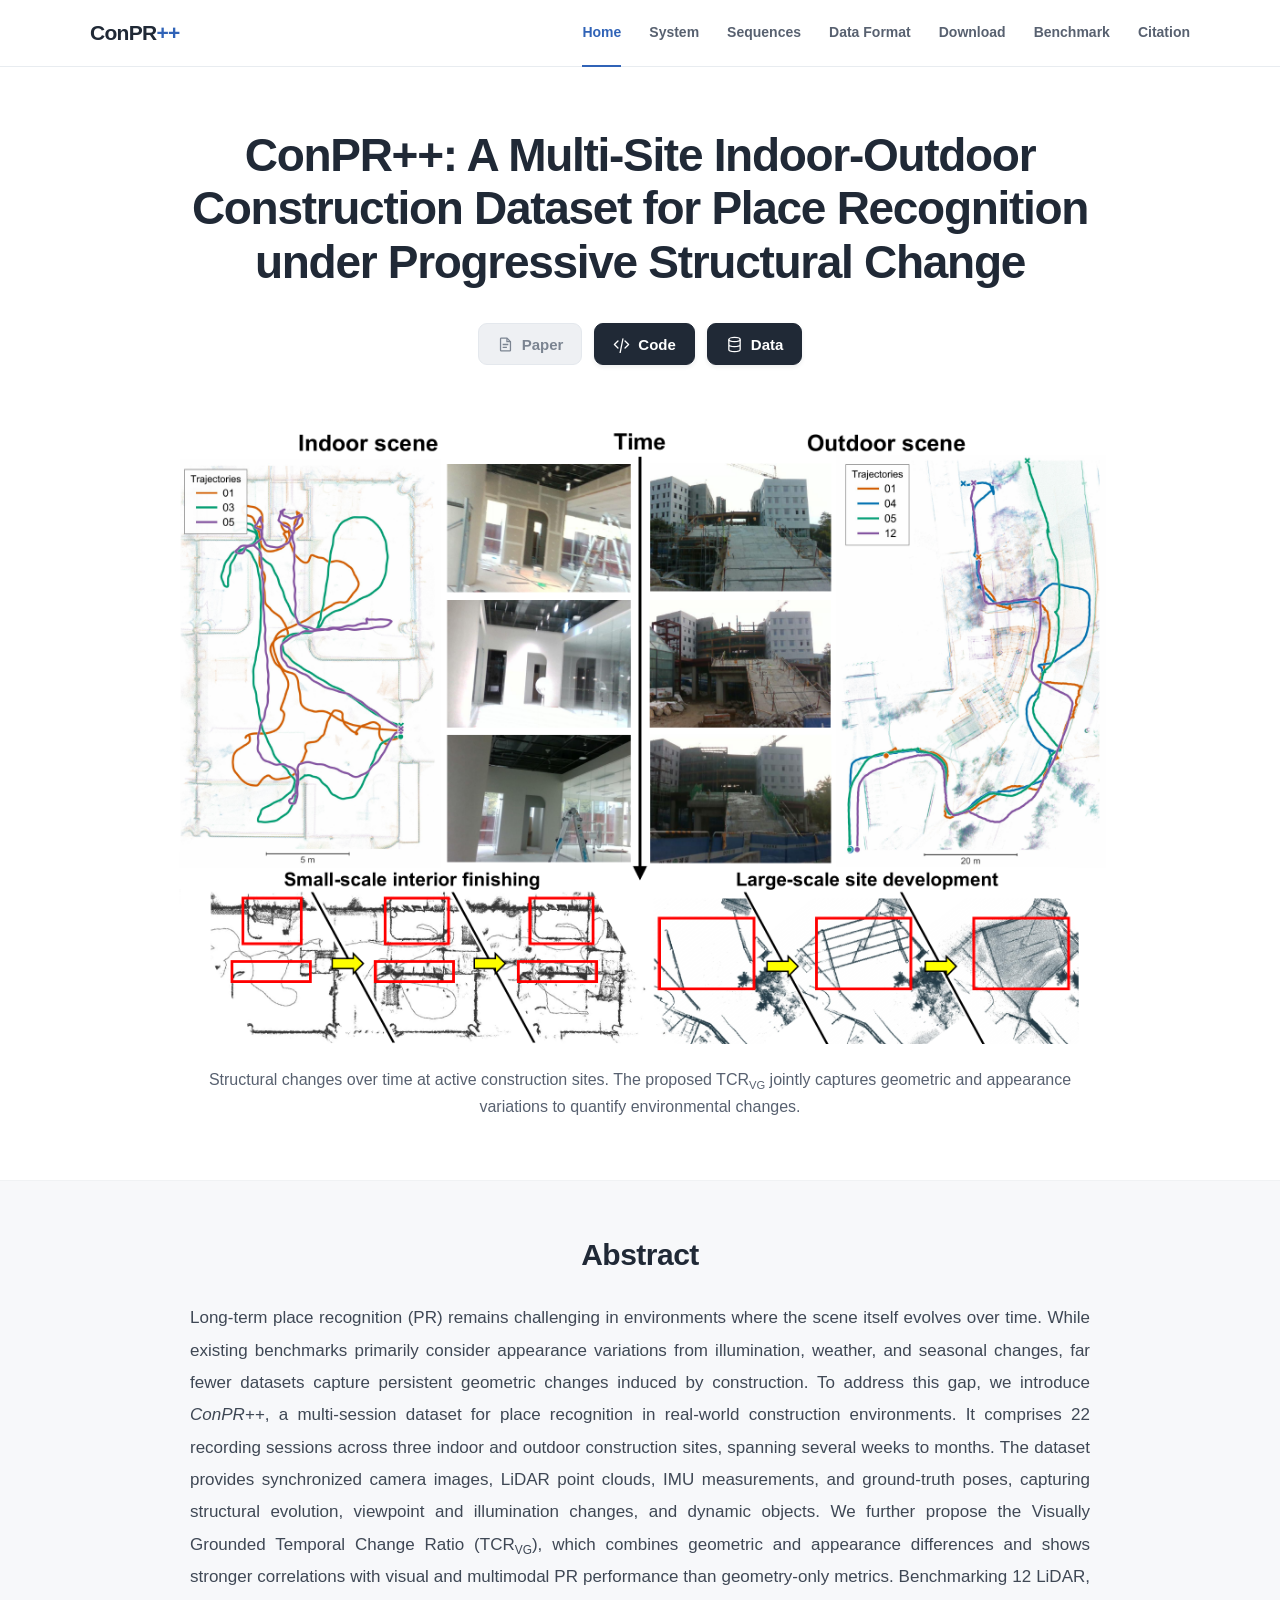
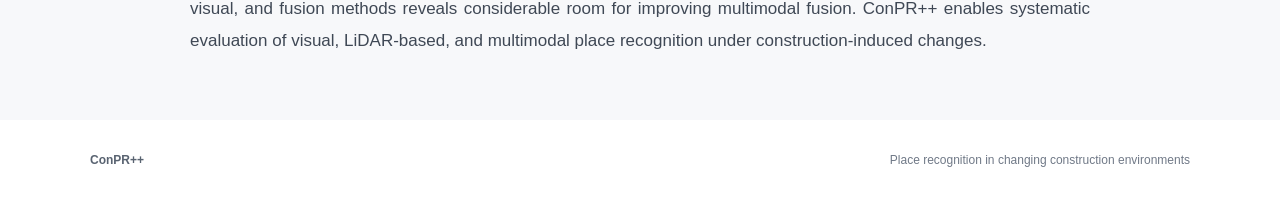
==== index.html @ 34db1d55 "Create ConPR++ project page draft" ====
<!doctype html>
<html lang="en">
<head>
  <meta charset="utf-8">
  <meta name="viewport" content="width=device-width, initial-scale=1">
  <meta name="description" content="ConPR++ is a multi-site indoor-outdoor construction dataset for place recognition under progressive structural change.">
  <meta name="theme-color" content="#ffffff">
  <title>ConPR++: A Multi-Site Indoor-Outdoor Construction Dataset for Place Recognition under Progressive Structural Change</title>
  <link rel="icon" href="./assets/favicon.svg" type="image/svg+xml">
  <link rel="stylesheet" href="./assets/site.css">
</head>
<body>
<a class="skip-link" href="#main">Skip to content</a>
<header class="site-header">
  <div class="nav-shell">
    <a class="wordmark" href="./index.html" aria-label="ConPR++ home">ConPR<span>++</span></a>
    <nav class="site-nav" aria-label="Main navigation">
      <a href="./index.html" aria-current="page">Home</a>
      <a href="./system.html">System</a>
      <a href="./sequences.html">Sequences</a>
      <a href="./data-format.html">Data Format</a>
      <a href="./download.html">Download</a>
      <a href="./benchmark.html">Benchmark</a>
      <a href="./citation.html">Citation</a>
    </nav>
  </div>
</header>
<main id="main">
  <section class="hero" aria-labelledby="project-title">
    <h1 id="project-title"><span class="project-name">ConPR++:</span> A Multi-Site Indoor-Outdoor Construction Dataset for Place Recognition under Progressive Structural Change</h1>
    <div class="resource-links" aria-label="Project resources">
      <button class="resource-button" type="button" disabled title="The paper link will be added when available" aria-label="Paper (link not yet available)"><svg viewBox="0 0 24 24" fill="none" stroke="currentColor" stroke-width="1.8" aria-hidden="true"><path d="M14 3H6a1 1 0 0 0-1 1v16a1 1 0 0 0 1 1h12a1 1 0 0 0 1-1V8z"/><path d="M14 3v5h5M8 12h8M8 16h6"/></svg>Paper</button>
      <a class="resource-button" href="https://github.com/conprpp/ConPRplusplus" target="_blank" rel="noopener noreferrer"><svg viewBox="0 0 24 24" fill="none" stroke="currentColor" stroke-width="1.8" stroke-linecap="round" stroke-linejoin="round" aria-hidden="true"><path d="m7 7-5 5 5 5m10-10 5 5-5 5m-3-13-4 20"/></svg>Code</a>
      <a class="resource-button" href="./download.html"><svg viewBox="0 0 24 24" fill="none" stroke="currentColor" stroke-width="1.8" aria-hidden="true"><ellipse cx="12" cy="5" rx="8" ry="3"/><path d="M4 5v14c0 1.7 3.6 3 8 3s8-1.3 8-3V5M4 12c0 1.7 3.6 3 8 3s8-1.3 8-3"/></svg>Data</a>
    </div>
  </section>

  <figure class="teaser">
    <a class="teaser-link" href="./assets/images/teaser.png" target="_blank" rel="noopener" aria-label="View the teaser figure at full resolution (opens in a new tab)">
      <img src="./assets/images/teaser.png" width="2088" height="1362" fetchpriority="high" alt="Indoor and outdoor construction scenes observed over time, with repeated trajectories and point clouds highlighting small-scale interior finishing and large-scale site development.">
    </a>
    <figcaption>Structural changes over time at active construction sites. The proposed TCR<sub>VG</sub> jointly captures geometric and appearance variations to quantify environmental changes.</figcaption>
  </figure>

  <section class="abstract-section" aria-labelledby="abstract-title">
    <div class="reading-width">
      <h2 id="abstract-title">Abstract</h2>
      <p>Long-term place recognition (PR) remains challenging in environments where the scene itself evolves over time. While existing benchmarks primarily consider appearance variations from illumination, weather, and seasonal changes, far fewer datasets capture persistent geometric changes induced by construction. To address this gap, we introduce <em>ConPR++</em>, a multi-session dataset for place recognition in real-world construction environments. It comprises 22 recording sessions across three indoor and outdoor construction sites, spanning several weeks to months. The dataset provides synchronized camera images, LiDAR point clouds, IMU measurements, and ground-truth poses, capturing structural evolution, viewpoint and illumination changes, and dynamic objects. We further propose the Visually Grounded Temporal Change Ratio (TCR<sub>VG</sub>), which combines geometric and appearance differences and shows stronger correlations with visual and multimodal PR performance than geometry-only metrics. Benchmarking 12 LiDAR, visual, and fusion methods reveals considerable room for improving multimodal fusion. ConPR++ enables systematic evaluation of visual, LiDAR-based, and multimodal place recognition under construction-induced changes.</p>
    </div>
  </section>
</main>
<footer class="site-footer"><span>ConPR++</span><span>Place recognition in changing construction environments</span></footer>
</body>
</html>
---- assets/site.css ----
:root {
  color-scheme: light;
  --ink: #202936;
  --body: #3f4855;
  --muted: #707987;
  --accent: #3063b7;
  --line: #e8ecf0;
  --wash: #f7f8fa;
  font-family: Inter, -apple-system, BlinkMacSystemFont, "Segoe UI", sans-serif;
  font-synthesis: none;
  text-rendering: optimizeLegibility;
}
* { box-sizing: border-box; }
html { scroll-padding-top: 100px; }
body { margin: 0; color: var(--body); background: #fff; line-height: 1.7; }
a { color: inherit; text-decoration: none; }
button { font: inherit; }
a, button { -webkit-tap-highlight-color: transparent; }
a:focus-visible, button:focus-visible { outline: 3px solid var(--accent); outline-offset: 5px; }
.skip-link { position: fixed; z-index: 10; top: 8px; left: 12px; padding: 8px 14px; background: var(--ink); color: white; transform: translateY(-160%); border-radius: 4px; }
.skip-link:focus { transform: none; }
.site-header { position: sticky; top: 0; z-index: 5; background: #fff; border-bottom: 1px solid var(--line); }
.nav-shell { max-width: 1160px; margin: auto; padding: 0 30px; display: flex; align-items: center; justify-content: space-between; gap: 36px; }
.wordmark { flex-shrink: 0; font-size: 21px; font-weight: 750; letter-spacing: -.7px; color: var(--ink); }
.wordmark span { color: var(--accent); }
.site-nav { display: flex; align-items: stretch; gap: 28px; min-width: 0; }
.site-nav a { display: flex; align-items: center; min-height: 66px; position: relative; white-space: nowrap; font-size: 14px; font-weight: 550; color: #586170; }
.site-nav a:hover, .site-nav a[aria-current="page"] { color: var(--accent); }
.site-nav a[aria-current="page"]::after { content: ""; position: absolute; height: 2px; bottom: -1px; left: 0; right: 0; background: var(--accent); }
.hero { padding: 62px 28px 58px; text-align: center; }
h1, h2 { color: var(--ink); }
.hero h1 { max-width: 1050px; margin: 0 auto; font-size: clamp(30px, 3.65vw, 46px); line-height: 1.16; font-weight: 750; letter-spacing: -1.3px; text-wrap: balance; }
.project-name { white-space: nowrap; }
.resource-links { display: flex; flex-wrap: wrap; justify-content: center; gap: 12px; margin-top: 34px; }
.resource-button { display: inline-flex; align-items: center; justify-content: center; gap: 8px; min-height: 42px; padding: 8px 18px; border: 1px solid var(--ink); border-radius: 9px; background: var(--ink); color: #fff; font-size: 15px; font-weight: 600; line-height: 1.4; box-shadow: 0 2px 4px #20293616; transition: background .15s ease, transform .15s ease; }
.resource-button svg { width: 17px; height: 17px; flex-shrink: 0; }
a.resource-button:hover { background: #354359; border-color: #354359; transform: translateY(-1px); }
.resource-button:disabled { background: #eef0f3; border-color: #e4e8ed; color: #7b8491; box-shadow: none; cursor: not-allowed; }
.teaser { max-width: 1008px; margin: 0 auto; padding: 0 28px 60px; }
.teaser-link { display: block; }
.teaser img { display: block; width: 100%; height: auto; }
.teaser figcaption { max-width: 890px; margin: 22px auto 0; text-align: center; font-size: 16px; line-height: 1.7; color: #586170; }
sub { font-size: .7em; line-height: 0; }
.abstract-section { background: var(--wash); padding: 54px 28px 62px; border-top: 1px solid #f0f2f4; }
.reading-width { max-width: 900px; margin: 0 auto; }
h2 { font-size: 30px; line-height: 1.3; letter-spacing: -.5px; font-weight: 700; margin: 0 0 28px; text-align: center; }
.abstract-section p { font-size: 17px; line-height: 1.9; margin: 0; text-align: justify; }
.site-footer { max-width: 1160px; margin: 0 auto; padding: 30px; display: flex; justify-content: space-between; gap: 18px; color: var(--muted); font-size: 12px; }
.site-footer span:first-child { color: #596371; font-weight: 650; }
.section-page { max-width: 1100px; min-height: calc(100vh - 151px); margin: 0 auto; padding: 72px 30px 110px; }
.section-page h1 { font-size: clamp(32px, 4vw, 42px); letter-spacing: -1px; font-weight: 720; line-height: 1.2; margin: 0; }
.section-rule { width: 44px; height: 3px; border: 0; background: var(--accent); margin: 24px 0 30px; }
.release-note { max-width: 680px; color: #637080; font-size: 17px; margin: 0; }
@media (max-width: 920px) {
  .nav-shell { gap: 24px; padding: 0 24px; }
  .site-nav { gap: 20px; overflow-x: auto; scrollbar-width: thin; }
  .site-nav a { font-size: 13px; }
  .hero { padding-top: 48px; }
}
@media (max-width: 700px) {
  html { scroll-padding-top: 118px; }
  .nav-shell { padding: 0 20px; flex-wrap: wrap; gap: 0; }
  .wordmark { padding-top: 12px; line-height: 30px; font-size: 20px; }
  .site-nav { width: 100%; gap: 25px; }
  .site-nav a { min-height: 47px; font-size: 13px; }
  .site-nav a[aria-current="page"]::after { bottom: 0; }
  .hero { padding: 38px 20px 40px; }
  .hero h1 { font-size: clamp(28px, 5.7vw, 38px); letter-spacing: -.65px; line-height: 1.22; }
  .resource-links { margin-top: 26px; gap: 9px; }
  .resource-button { padding: 9px 15px; min-height: 42px; font-size: 14px; border-radius: 8px; }
  .teaser { padding: 0 18px 38px; }
  .teaser figcaption { font-size: 14px; line-height: 1.7; margin-top: 18px; }
  .abstract-section { padding: 36px 22px 42px; }
  h2 { font-size: 26px; margin-bottom: 22px; }
  .abstract-section p { font-size: 16px; line-height: 1.85; text-align: left; }
  .site-footer { padding: 25px 22px; flex-direction: column; gap: 4px; font-size: 11px; }
  .section-page { padding: 48px 22px 80px; min-height: calc(100vh - 180px); }
}
@media (prefers-reduced-motion: reduce) {
  .resource-button { transition: none; }
}
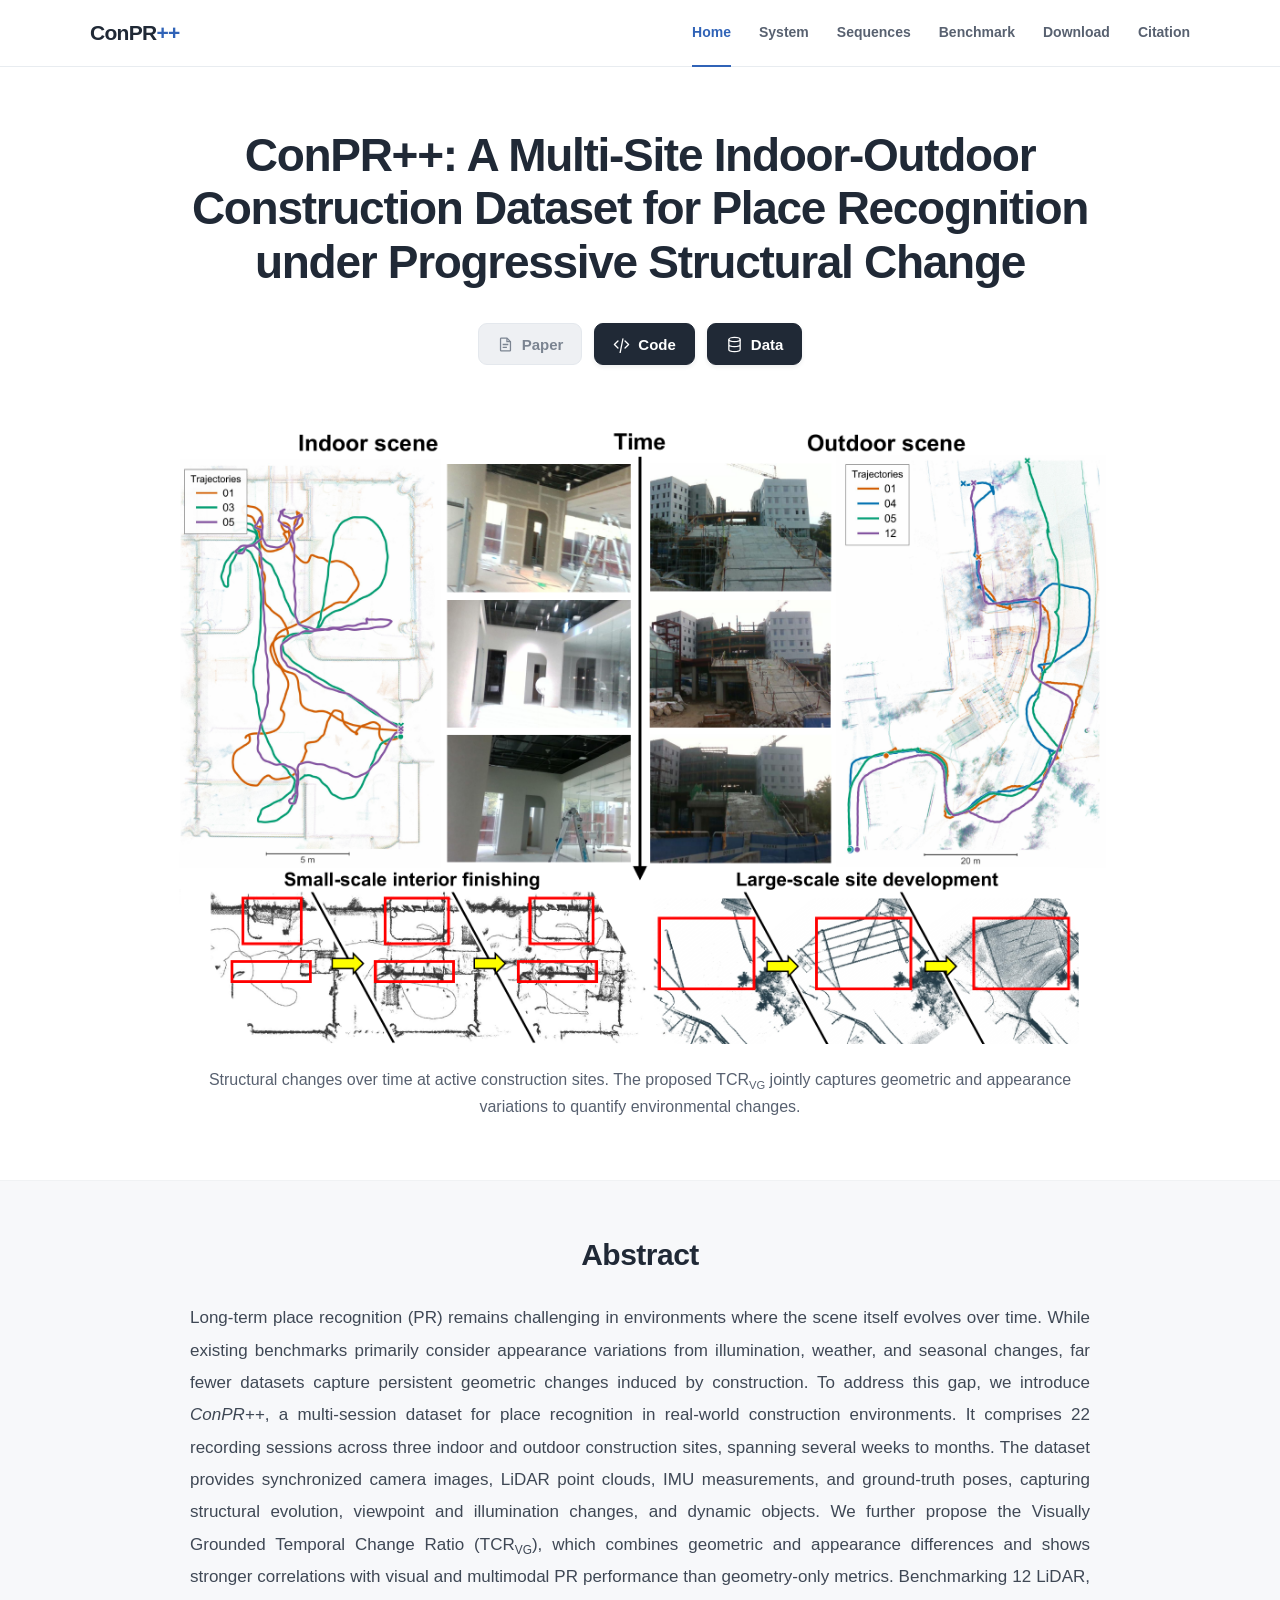
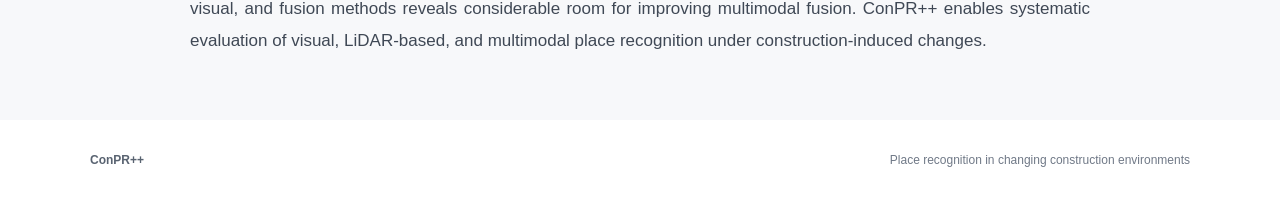
==== commit 6f791b20: "Unify dataset downloads and format guide" ====
--- a/index.html
+++ b/index.html
@@ -7,7 +7,7 @@
   <meta name="theme-color" content="#ffffff">
   <title>ConPR++: A Multi-Site Indoor-Outdoor Construction Dataset for Place Recognition under Progressive Structural Change</title>
   <link rel="icon" href="./assets/favicon.svg" type="image/svg+xml">
-  <link rel="stylesheet" href="./assets/site.css">
+  <link rel="stylesheet" href="./assets/site.css?v=1628724484">
 </head>
 <body>
 <a class="skip-link" href="#main">Skip to content</a>
@@ -18,9 +18,8 @@
       <a href="./index.html" aria-current="page">Home</a>
       <a href="./system.html">System</a>
       <a href="./sequences.html">Sequences</a>
-      <a href="./data-format.html">Data Format</a>
+      <a href="./benchmark.html">Benchmark</a>
       <a href="./download.html">Download</a>
-      <a href="./benchmark.html">Benchmark</a>
       <a href="./citation.html">Citation</a>
     </nav>
   </div>
--- a/assets/site.css
+++ b/assets/site.css
@@ -79,3 +79,296 @@
 @media (prefers-reduced-motion: reduce) {
   .resource-button { transition: none; }
 }
+
+/* Research content pages */
+.content-page { padding-top: 58px; padding-bottom: 72px; }
+.page-intro { padding-bottom: 8px; }
+.eyebrow { color: var(--accent); text-transform: uppercase; letter-spacing: 1.35px; font-size: 11px; font-weight: 700; margin: 0 0 13px; }
+.page-lead { font-size: 19px; line-height: 1.7; max-width: 800px; color: #667180; margin: 20px 0 0; }
+.page-jumps { display: flex; flex-wrap: wrap; gap: 12px 28px; margin-top: 26px; }
+.page-jumps a { color: var(--accent); font-weight: 600; font-size: 14px; }
+.page-jumps a:hover, .back-to-overview:hover { text-decoration: underline; text-underline-offset: 4px; }
+.content-section { padding-top: 42px; margin-top: 44px; border-top: 1px solid var(--line); scroll-margin-top: 18px; }
+.content-page h2 { text-align: left; font-size: 28px; margin: 0 0 20px; line-height: 1.3; }
+.content-page h3 { color: var(--ink); font-weight: 650; font-size: 18px; line-height: 1.5; margin: 0 0 10px; }
+.content-section p { font-size: 16px; line-height: 1.8; margin: 0 0 16px; }
+.split-section { display: grid; grid-template-columns: .9fr 1.2fr; gap: 48px; align-items: center; }
+.content-figure { margin: 0; min-width: 0; }
+.content-figure a, .site-overview > a { display: block; cursor: zoom-in; }
+.content-figure img { display: block; width: 100%; height: auto; }
+.content-figure figcaption { font-size: 13px; color: #6b7581; line-height: 1.65; margin-top: 13px; }
+.rig-figure figcaption { text-align: center; }
+.table-wrap { width: 100%; overflow-x: auto; margin-top: 28px; border-top: 2px solid #7b8796; border-bottom: 1px solid var(--line); }
+.table-wrap:focus-visible { outline: 2px solid var(--accent); outline-offset: 4px; }
+.data-table { width: 100%; border-collapse: collapse; text-align: left; font-size: 14px; line-height: 1.65; font-variant-numeric: tabular-nums; }
+.data-table caption { position: absolute; width: 1px; height: 1px; margin: -1px; padding: 0; overflow: hidden; clip-path: inset(50%); white-space: nowrap; }
+.data-table th, .data-table td { padding: 13px 17px; border-bottom: 1px solid var(--line); vertical-align: middle; }
+.data-table thead th { font-size: 12px; font-weight: 650; letter-spacing: .15px; color: #5c6879; background: var(--wash); white-space: nowrap; }
+.data-table tbody th { font-weight: 600; color: var(--ink); white-space: nowrap; }
+.data-table tbody tr:last-child > * { border-bottom: 0; }
+.data-table tbody tr:hover { background: #fafbfd; }
+.data-table .numeric { text-align: right; white-space: nowrap; }
+.data-table tfoot { background: var(--wash); font-weight: 600; color: var(--ink); }
+.data-table tfoot > tr > * { border-top: 1px solid var(--line); border-bottom: 0; }
+.sensor-table { min-width: 690px; }
+.cell-line { display: block; min-height: 29px; }
+.cell-note { font-size: 12px; color: var(--muted); margin-left: 8px; }
+.prose-columns { display: grid; grid-template-columns: 1fr 1fr; gap: 46px; }
+.figure-pair { display: grid; grid-template-columns: 1fr 1fr; gap: 30px; margin-top: 24px; }
+.calibration-pair { align-items: start; }
+.inline-link { color: var(--accent); text-decoration: underline; text-underline-offset: 3px; }
+.temporal-calibration { border-top: 1px solid var(--line); padding-top: 25px; margin-top: 32px; }
+.content-section .temporal-calibration p { margin-bottom: 0; }
+.validation-table { min-width: 510px; }
+.validation-table caption { position: static; width: auto; height: auto; margin: 0; padding: 15px 17px; overflow: visible; clip-path: none; white-space: normal; text-align: left; color: var(--ink); font-size: 14px; font-weight: 600; }
+.validation-table tbody + tbody { border-top: 1px solid var(--line); }
+.validation-table .ours-row { background: #f7f9fc; font-weight: 600; }
+.content-section .figure-note, .content-section .table-note { font-size: 12px; line-height: 1.75; color: #717b87; margin-top: 18px; }
+.section-lead { max-width: 890px; }
+.process-list { list-style: none; display: grid; grid-template-columns: repeat(4, 1fr); gap: 24px; margin: 30px 0; padding: 0; }
+.process-list li { border-top: 2px solid #dce4ef; padding-top: 14px; }
+.step-number { color: var(--accent); font-size: 12px; font-weight: 700; letter-spacing: 1px; }
+.process-list h3 { margin-top: 8px; font-size: 16px; }
+.process-list p { font-size: 14px; line-height: 1.7; }
+.reference-sources { display: grid; grid-template-columns: 1fr 1fr; gap: 32px; padding: 22px 26px; background: var(--wash); }
+.reference-sources p { margin: 0; font-size: 14px; }
+.reference-sources strong, .reference-sources span { display: block; }
+.reference-sources strong { color: var(--ink); margin-bottom: 5px; }
+.gt-pair { max-width: 850px; margin: 34px auto 0; gap: 44px; }
+.gt-pair img { max-height: 430px; object-fit: contain; }
+.gt-pair figcaption { text-align: center; }
+.technical-details { border-top: 1px solid var(--line); border-bottom: 1px solid var(--line); padding: 18px 0; margin-top: 28px; }
+.technical-details summary { cursor: pointer; font-size: 15px; font-weight: 600; color: var(--ink); }
+.technical-details summary:focus-visible { outline: 2px solid var(--accent); outline-offset: 5px; }
+.technical-details p { margin: 18px 0 0; font-size: 14px; color: #657080; max-width: 900px; }
+.dataset-totals { display: grid; grid-template-columns: repeat(4, 1fr); margin: 34px 0 0; padding: 27px 0 0; border-top: 1px solid var(--line); gap: 24px; }
+.dataset-totals > div { display: flex; flex-direction: column; }
+.dataset-totals dt { font-size: 12px; color: #78828e; order: 1; margin-top: 4px; }
+.dataset-totals dd { margin: 0; color: var(--ink); font-size: 30px; font-weight: 650; line-height: 1.2; letter-spacing: -.6px; font-variant-numeric: tabular-nums; }
+.site-overview-grid { display: grid; grid-template-columns: repeat(3, 1fr); gap: 28px; margin-top: 32px; }
+.site-overview { min-width: 0; margin: 0; }
+.site-overview figcaption { margin: 0 0 18px; font-size: 22px; line-height: 1.4; font-weight: 650; color: var(--ink); }
+.site-overview figcaption a:hover { color: var(--accent); }
+.site-overview figcaption span { display: block; font-size: 12px; font-weight: 450; color: #7b8591; margin-top: 5px; }
+.site-overview img { display: block; width: 100%; object-fit: contain; }
+.overview-map { height: 300px; }
+.overview-trajectories { height: 190px; margin-top: 24px; }
+.content-section .map-date { color: #7b8591; font-size: 11px; text-align: center; margin: 14px 0 0; }
+.trajectory-key { display: flex; align-items: center; justify-content: center; flex-wrap: wrap; gap: 12px; margin-top: 25px; font-size: 11px; color: #75808c; }
+.gradient-key { width: 120px; height: 3px; background: linear-gradient(90deg,#ef3728,#ffd126,#38bd79,#00b9de,#1450d8); }
+.site-heading { display: flex; align-items: center; gap: 16px; margin-bottom: 22px; flex-wrap: wrap; }
+.content-page .site-heading h2 { margin: 0; font-size: 32px; }
+.environment-tag { font-size: 11px; line-height: 1.4; color: #5b7088; background: #f0f4f8; padding: 4px 9px; border-radius: 4px; }
+.back-to-overview { margin-left: auto; color: #758195; font-size: 12px; }
+.site-description { display: grid; grid-template-columns: 1.6fr 1fr; gap: 56px; }
+.site-description h3 { font-size: 18px; }
+.feature-list { font-size: 14px; padding-left: 18px; margin: 16px 0 0; line-height: 1.9; }
+.feature-list li::marker { color: #7e9ac0; }
+.site-facts { margin: 0; padding-left: 28px; border-left: 1px solid var(--line); font-size: 13px; }
+.site-facts > div { margin-bottom: 14px; }
+.site-facts dt { color: #7b8592; font-size: 11px; margin-bottom: 2px; }
+.site-facts dd { margin: 0; color: #354255; font-weight: 550; font-variant-numeric: tabular-nums; }
+.sample-strip { display: grid; grid-template-columns: repeat(3, 1fr); gap: 18px; margin-top: 30px; }
+.sample-strip figcaption { display: flex; align-items: center; flex-wrap: wrap; gap: 4px 10px; font-size: 11px; }
+.sample-strip figcaption strong { color: #414d5d; font-size: 12px; }
+.sample-strip figcaption span { margin-left: auto; font-size: 10px; color: #8390a1; }
+.session-table { min-width: 680px; }
+.time-tag { font-size: 11px; color: #6b7685; }
+.time-tag.is-night { color: #435f94; background: #edf1f8; border-radius: 3px; padding: 3px 7px; }
+@media (max-width: 900px) {
+  .split-section { grid-template-columns: 1fr; gap: 24px; }
+  .rig-figure { max-width: 700px; margin: 0 auto; }
+  .site-description { grid-template-columns: 1.4fr 1fr; gap: 30px; }
+  .overview-map { height: 250px; }
+  .overview-trajectories { height: 155px; }
+  .site-overview-grid { gap: 20px; }
+}
+@media (max-width: 700px) {
+  .content-page { padding-top: 36px; padding-bottom: 44px; }
+  .page-lead { font-size: 17px; margin-top: 17px; }
+  .eyebrow { font-size: 10px; }
+  .page-jumps { gap: 12px 20px; margin-top: 22px; }
+  .page-jumps a { font-size: 12px; }
+  .content-section { padding-top: 30px; margin-top: 32px; }
+  .content-page h2 { font-size: 24px; margin-bottom: 16px; }
+  .content-page h3 { font-size: 17px; }
+  .content-section p { font-size: 15px; }
+  .prose-columns, .figure-pair, .reference-sources, .site-description { grid-template-columns: 1fr; gap: 22px; }
+  .figure-pair { margin-top: 20px; }
+  .content-figure figcaption { font-size: 12px; }
+  .process-list { grid-template-columns: 1fr 1fr; gap: 18px; }
+  .process-list h3 { font-size: 15px; }
+  .process-list p { font-size: 13px; }
+  .reference-sources { padding: 20px; gap: 18px; }
+  .reference-sources p { font-size: 13px; }
+  .gt-pair { gap: 26px; max-width: 420px; }
+  .gt-pair img { max-height: 390px; }
+  .dataset-totals { grid-template-columns: 1fr 1fr; gap: 24px 20px; }
+  .dataset-totals dd { font-size: 28px; }
+  .dataset-totals dt { font-size: 11px; }
+  .site-overview-grid { grid-template-columns: 1fr; gap: 34px; }
+  .site-overview { max-width: 420px; width: 100%; margin: 0 auto; }
+  .site-overview figcaption { text-align: center; font-size: 22px; }
+  .overview-map { height: 300px; }
+  .overview-trajectories { height: 190px; margin-top: 16px; }
+  .site-heading { gap: 12px; }
+  .content-page .site-heading h2 { font-size: 28px; }
+  .back-to-overview { font-size: 10px; }
+  .site-facts { padding: 18px 0 0; border-left: 0; border-top: 1px solid var(--line); display: grid; grid-template-columns: 1fr 1fr; gap: 16px; }
+  .site-facts > div { margin-bottom: 0; }
+  .site-facts > div:first-child { grid-column: 1 / -1; }
+  .sample-strip { grid-template-columns: 1fr; gap: 22px; }
+  .sample-strip img { max-width: 528px; margin: 0 auto; }
+  .sample-strip figcaption { max-width: 528px; margin-left: auto; margin-right: auto; }
+  .data-table th, .data-table td { padding: 11px 13px; }
+  .table-wrap { margin-top: 24px; }
+  .content-section .figure-note, .content-section .table-note { font-size: 11px; }
+}
+
+
+/* Data format and benchmark documentation */
+[hidden] { display: none !important; }
+code, pre { font-family: "Cascadia Code", Consolas, "Liberation Mono", monospace; }
+p code, dd code, .file-label, .data-table code { font-size: .88em; overflow-wrap: anywhere; }
+p code, dd code { color: #354962; background: var(--wash); padding: 2px 4px; border-radius: 3px; }
+.format-layout { display: grid; grid-template-columns: 1.1fr 1fr; gap: 38px; align-items: start; margin-top: 22px; }
+.format-layout > *, .prose-columns > *, .analysis-pair > * { min-width: 0; }
+.code-block { background: var(--wash); border: 1px solid var(--line); padding: 21px 24px; margin: 18px 0 24px; overflow-x: auto; max-width: 100%; font-size: 13px; line-height: 1.85; color: #34465d; tab-size: 4; }
+.directory-tree { margin-top: 0; }
+.format-layout h3:not(:first-child) { margin-top: 24px; }
+.field-definitions { margin: 0; font-size: 14px; }
+.field-definitions > div { padding: 14px 0; border-bottom: 1px solid var(--line); }
+.field-definitions dt { color: var(--ink); font-weight: 600; }
+.field-definitions dd { margin: 6px 0 0; }
+.compact-definitions { margin: 6px 0 24px; }
+.compact-definitions > div { display: grid; grid-template-columns: 165px 1fr; gap: 18px; }
+.compact-definitions dd { margin: 0; }
+.content-section .format-callout { border-left: 3px solid #b5c8e3; background: #f7f9fc; padding: 17px 22px; margin: 26px 0; font-size: 14px; }
+.format-callout strong { color: var(--ink); }
+.format-subsection + .format-subsection { border-top: 1px solid var(--line); margin-top: 38px; padding-top: 34px; }
+.subsection-heading { display: flex; flex-wrap: wrap; align-items: baseline; gap: 8px 22px; margin-bottom: 14px; }
+.subsection-heading h3 { margin: 0; }
+.file-label { color: var(--muted); font-size: 12px; }
+.schema-table { min-width: 570px; }
+.formula-line { background: var(--wash); text-align: center; padding: 20px 24px; margin: 22px 0; overflow-x: auto; font-size: 17px; color: var(--ink); }
+.formula-line code { font-size: 13px; white-space: nowrap; }
+.content-page .spaced-heading { margin-top: 32px; }
+.transform-list { margin-top: 24px; }
+.transform-list > div { padding: 16px 0; border-bottom: 1px solid var(--line); min-width: 0; }
+.transform-list span { display: block; font-size: 12px; color: var(--muted); margin-bottom: 6px; }
+.transform-list code { display: block; font-size: 13px; overflow-x: auto; white-space: nowrap; padding-bottom: 3px; }
+.session-id-grid { display: grid; grid-template-columns: repeat(3, 1fr); gap: 28px; margin-top: 24px; align-items: start; }
+.session-id-grid h3 { font-size: 16px; }
+.session-id-grid .table-wrap { margin-top: 12px; }
+.session-id-grid th, .session-id-grid td { padding: 8px 12px; }
+.benchmark-totals { grid-template-columns: repeat(3, 1fr); }
+.protocol-sites, .change-explainer { display: grid; grid-template-columns: repeat(3, 1fr); gap: 30px; margin-top: 28px; }
+.protocol-sites > div { border-left: 2px solid #dce4ef; padding-left: 20px; }
+.protocol-sites p { font-size: 13px; margin: 5px 0 0; }
+.protocol-sites .pair-direction { font-size: 23px; color: var(--ink); font-variant-numeric: tabular-nums; }
+.pair-direction span { color: #8a9bb1; padding: 0 5px; }
+.configuration-table { min-width: 850px; }
+.configuration-table th, .configuration-table td { padding: 8px 10px; }
+.configuration-table td { font-size: 12px; }
+.positive-rule { display: grid; grid-template-columns: 1fr auto 1fr; align-items: center; gap: 30px; background: var(--wash); padding: 26px 32px; margin: 24px 0; }
+.positive-rule > div { display: flex; flex-direction: column; gap: 6px; }
+.positive-rule .rule-label { font-size: 13px; margin-bottom: 6px; color: #667180; }
+.positive-rule strong { font-size: 22px; color: var(--ink); line-height: 1.5; font-weight: 650; }
+.positive-rule small { font-size: 13px; font-weight: 450; margin-left: 8px; }
+.positive-rule span { font-size: 12px; }
+.rule-operator { color: var(--accent); font-weight: 700; letter-spacing: 1px; }
+.metric-definitions { margin: 28px 0 0; }
+.metric-definitions > div { display: grid; grid-template-columns: 180px 1fr; gap: 30px; padding: 20px 0; border-bottom: 1px solid var(--line); }
+.metric-definitions dt { color: var(--ink); font-size: 16px; font-weight: 650; }
+.metric-definitions dt span { display: block; color: var(--muted); font-size: 12px; font-weight: 450; margin-top: 4px; }
+.metric-definitions dd { margin: 0; font-size: 14px; }
+.result-controls { display: grid; grid-template-columns: 1fr 1fr 1.25fr; gap: 18px; padding: 20px 24px; background: var(--wash); margin-top: 28px; }
+.result-controls label, .figure-controls label { display: flex; flex-direction: column; gap: 6px; font-size: 12px; font-weight: 600; color: #5f6d80; }
+.result-controls select, .figure-controls select { min-height: 43px; border: 1px solid #d5dde7; border-radius: 4px; background: #fff; padding: 8px 32px 8px 12px; color: var(--ink); font: inherit; font-size: 14px; cursor: pointer; width: 100%; }
+select:focus-visible { outline: 2px solid var(--accent); outline-offset: 3px; }
+.content-section .result-status { margin: 20px 0 0; font-size: 14px; font-weight: 600; color: var(--ink); }
+.result-table-wrap { margin-top: 14px; }
+.content-section .table-scroll-hint { display: none; font-size: 12px; color: var(--muted); margin: 8px 0 0; }
+.result-table { min-width: 660px; }
+.result-table th, .result-table td { padding: 8px 10px; }
+.result-table .change-score { color: var(--muted); }
+.result-table strong { color: #1e456d; font-weight: 750; }
+.runner-up { text-decoration: underline; text-underline-offset: 3px; }
+.full-result-group { margin-top: 28px; }
+.full-result-group h3 { font-size: 16px; }
+.full-result-group .table-wrap { margin-top: 12px; }
+.full-results-table { min-width: 760px; font-size: 12px; }
+.full-results-table th, .full-results-table td { padding: 9px 12px; }
+.figure-controls { max-width: 230px; margin: 24px 0; }
+.switchable-figures .content-figure { max-width: 700px; margin: 24px auto 0; }
+.switchable-figures figcaption { text-align: center; }
+.analysis-pair { align-items: start; gap: 44px; }
+.analysis-pair img { height: 350px; object-fit: contain; }
+.analysis-copy { margin-top: 28px; }
+.matches-figure { margin-top: 30px; }
+.change-explainer > div { border-top: 2px solid #dce4ef; padding-top: 14px; }
+.change-explainer h3 { margin-top: 8px; font-size: 17px; }
+.change-explainer p { font-size: 14px; }
+.correlation-table { min-width: 600px; }
+@media (max-width: 700px) {
+  .format-layout { grid-template-columns: 1fr; gap: 20px; }
+  .code-block { font-size: 11px; padding: 16px; }
+  .session-id-grid { grid-template-columns: 1fr; gap: 22px; }
+  .compact-definitions > div { grid-template-columns: 1fr; gap: 5px; }
+  .protocol-sites { gap: 18px; grid-template-columns: 1fr; }
+  .protocol-sites > div { display: grid; grid-template-columns: 85px 1fr; gap: 0 14px; align-items: baseline; }
+  .protocol-sites h3 { grid-row: span 2; }
+  .protocol-sites .pair-direction { font-size: 21px; margin: 0; }
+  .benchmark-totals { grid-template-columns: repeat(3, 1fr); gap: 16px; }
+  .positive-rule { grid-template-columns: 1fr; gap: 14px; padding: 22px; }
+  .positive-rule strong { font-size: 20px; }
+  .metric-definitions > div { grid-template-columns: 1fr; gap: 7px; }
+  .metric-definitions dt span { display: inline; margin-left: 8px; }
+  .result-controls { grid-template-columns: 1fr 1fr; padding: 16px; gap: 14px; }
+  .result-controls label:last-child { grid-column: 1 / -1; }
+  .result-table th, .result-table td { padding: 8px 10px; }
+  .content-section .table-scroll-hint { display: block; }
+  .formula-line { font-size: 15px; padding: 16px; }
+  .change-explainer { grid-template-columns: 1fr; gap: 16px; }
+  .analysis-pair img { height: auto; max-height: 350px; }
+}
+
+/* Concise dataset overview and paper-style benchmark results */
+.visually-hidden { position: absolute; width: 1px; height: 1px; margin: -1px; padding: 0; overflow: hidden; clip-path: inset(50%); white-space: nowrap; }
+.format-tree-figure { max-width: 850px; margin: 32px auto; }
+.content-section .format-overview-intro { margin: 28px 0; font-size: 15px; }
+.format-summary { display: grid; grid-template-columns: 1fr 1fr; column-gap: 42px; margin: 0; }
+.format-summary > div { border-top: 1px solid var(--line); padding: 18px 0; scroll-margin-top: 118px; }
+.format-summary dt { font-size: 17px; font-weight: 650; color: var(--ink); }
+.format-summary dt span { margin-left: 10px; color: var(--accent); font-size: 11px; font-weight: 600; letter-spacing: .6px; }
+.format-summary dd { margin: 6px 0 0; font-size: 14px; line-height: 1.75; }
+.protocol-block { margin-top: 36px; }
+.tcr-definition-figure { width: 90%; max-width: 740px; margin: 24px auto 0; }
+.baseline-details summary h3 { display: inline; margin: 0; font: inherit; }
+.content-section .result-legend { display: flex; flex-wrap: wrap; gap: 4px 22px; margin: 10px 0 0; font-size: 12px; color: var(--muted); }
+.content-page .results-subtitle { margin-top: 28px; }
+.full-results-details { margin-top: 20px; padding: 14px 0; }
+.paper-result-group { margin: 24px 0 8px; }
+.paper-result-group h3 { font-size: 16px; }
+.paper-result-group .table-wrap { margin-top: 12px; }
+.paper-results-table { min-width: 1180px; font-size: 12px; line-height: 1.45; }
+.paper-results-table th, .paper-results-table td { padding: 5px 8px; }
+.paper-results-table thead th { font-size: 11px; }
+.paper-results-table thead th[rowspan] { vertical-align: middle; }
+.paper-results-table .method-group { text-align: center; border-left: 1px solid #dce2e9; }
+.paper-results-table .metric-group-end { border-right: 1px solid #dce2e9; }
+.paper-results-table tr > :last-child { border-right: 0; }
+.paper-results-table tbody + tbody { border-top: 1px solid #b5bfcb; }
+.paper-results-table tbody th[scope="rowgroup"] { color: var(--accent); background: #fafbfd; }
+.paper-results-table strong { color: #1e456d; font-weight: 750; }
+.benchmark-plot-pair { display: grid; grid-template-columns: minmax(0, 1fr) minmax(0, 1fr); gap: 30px; margin-top: 32px; }
+.benchmark-plot-pair h3 { display: flex; flex-wrap: wrap; align-items: baseline; column-gap: 10px; margin-bottom: 16px; }
+.benchmark-plot-pair .figure-site { font-size: 12px; font-weight: 500; color: var(--muted); }
+.download-action { margin-top: 26px; }
+@media (max-width: 700px) {
+  .format-tree-figure { margin: 24px auto; }
+  .format-summary, .benchmark-plot-pair { grid-template-columns: 1fr; }
+  .format-summary > div { padding: 15px 0; }
+  .protocol-block { margin-top: 28px; }
+  .benchmark-plot-pair { gap: 28px; }
+}
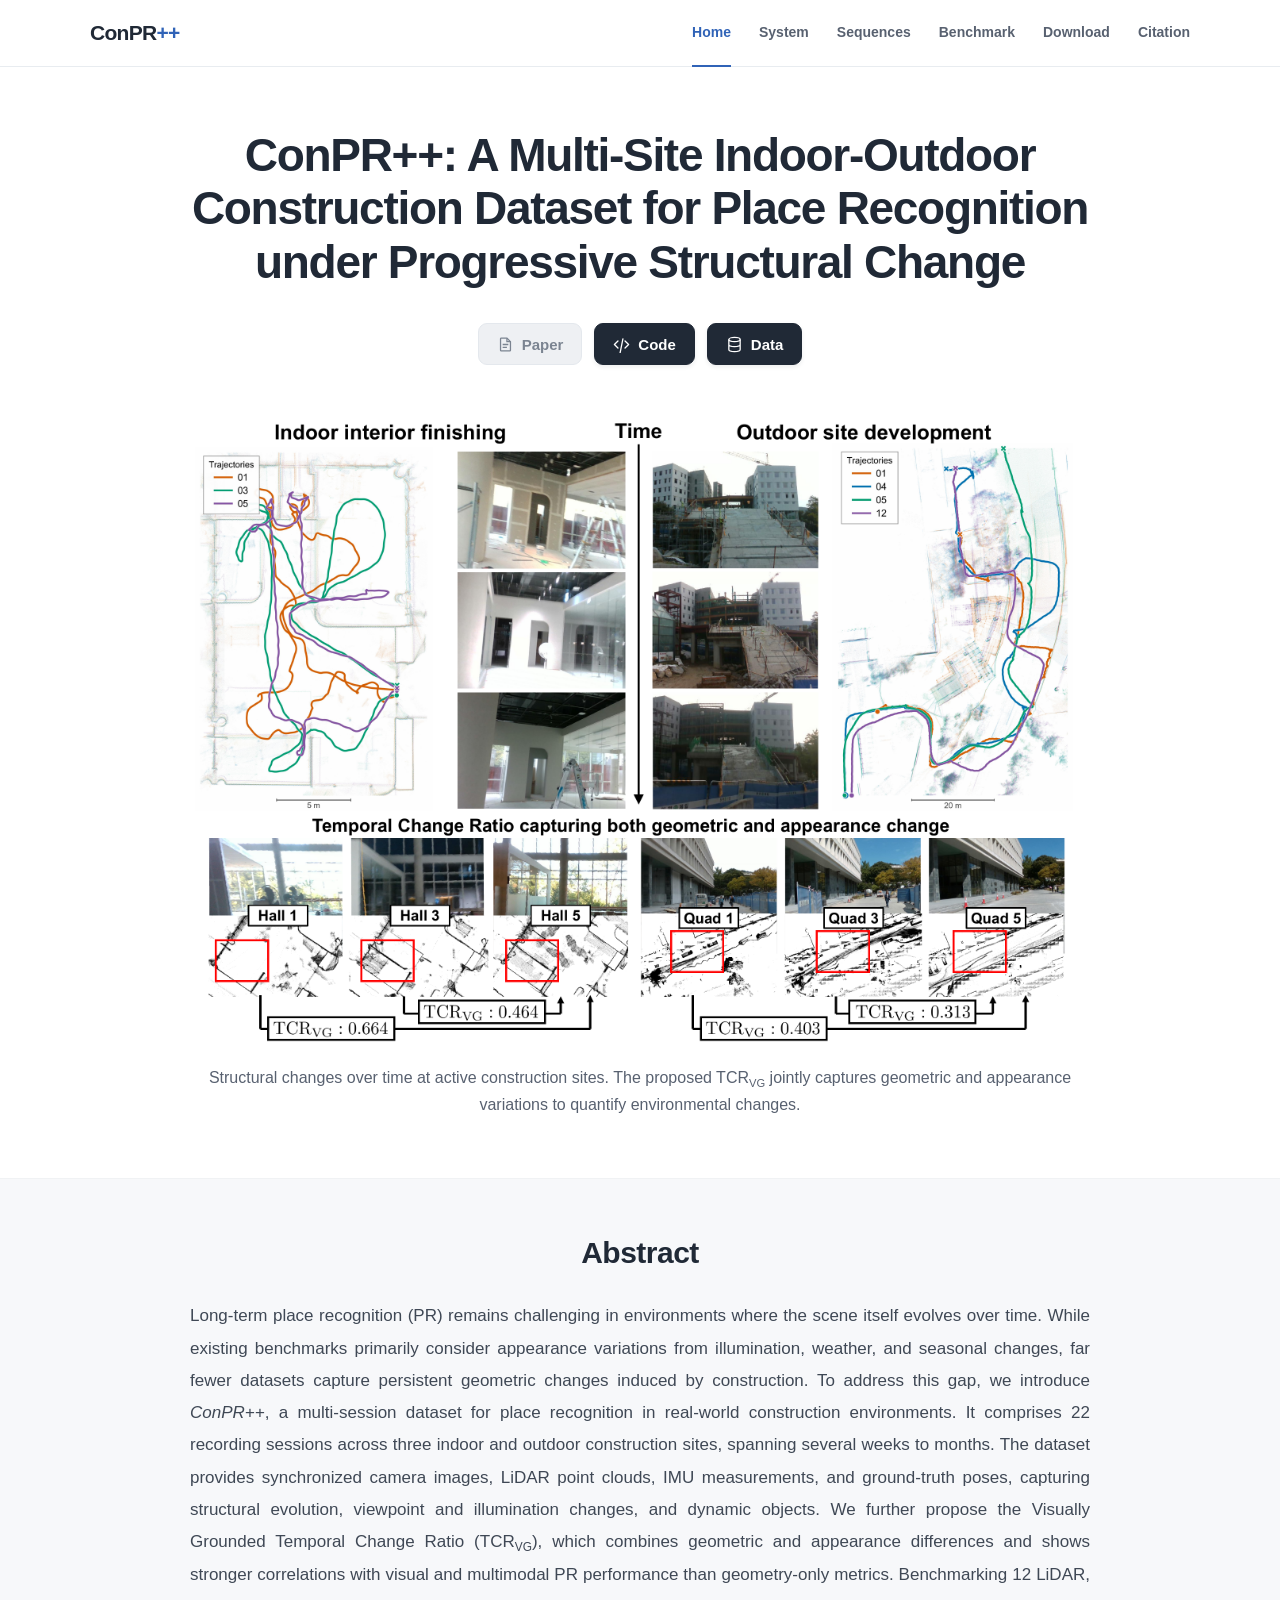
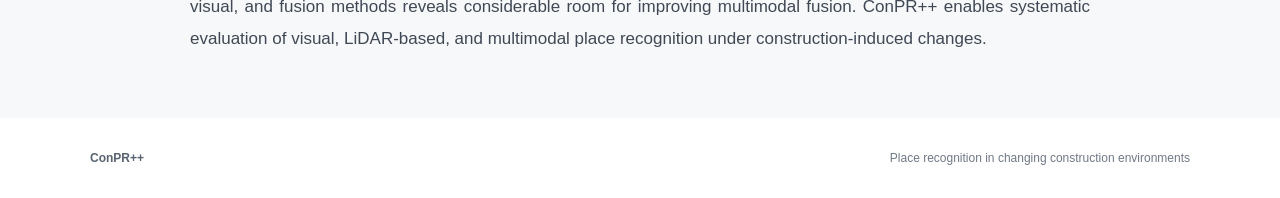
==== commit 670d2419: "Refresh teaser and pair camera views with session point clouds" ====
--- a/index.html
+++ b/index.html
@@ -7,7 +7,7 @@
   <meta name="theme-color" content="#ffffff">
   <title>ConPR++: A Multi-Site Indoor-Outdoor Construction Dataset for Place Recognition under Progressive Structural Change</title>
   <link rel="icon" href="./assets/favicon.svg" type="image/svg+xml">
-  <link rel="stylesheet" href="./assets/site.css?v=1628724484">
+  <link rel="stylesheet" href="./assets/site.css?v=5fd6f94d15">
 </head>
 <body>
 <a class="skip-link" href="#main">Skip to content</a>
@@ -35,8 +35,8 @@
   </section>
 
   <figure class="teaser">
-    <a class="teaser-link" href="./assets/images/teaser.png" target="_blank" rel="noopener" aria-label="View the teaser figure at full resolution (opens in a new tab)">
-      <img src="./assets/images/teaser.png" width="2088" height="1362" fetchpriority="high" alt="Indoor and outdoor construction scenes observed over time, with repeated trajectories and point clouds highlighting small-scale interior finishing and large-scale site development.">
+    <a class="teaser-link" href="./assets/images/teaser.png?v=5a9afc2f00" target="_blank" rel="noopener" aria-label="View the teaser figure at full resolution (opens in a new tab)">
+      <img src="./assets/images/teaser.png?v=5a9afc2f00" width="2400" height="1560" fetchpriority="high" alt="Indoor and outdoor construction scenes observed over time, with repeated trajectories and point clouds highlighting small-scale interior finishing and large-scale site development.">
     </a>
     <figcaption>Structural changes over time at active construction sites. The proposed TCR<sub>VG</sub> jointly captures geometric and appearance variations to quantify environmental changes.</figcaption>
   </figure>
--- a/assets/site.css
+++ b/assets/site.css
@@ -168,10 +168,15 @@
 .site-facts > div { margin-bottom: 14px; }
 .site-facts dt { color: #7b8592; font-size: 11px; margin-bottom: 2px; }
 .site-facts dd { margin: 0; color: #354255; font-weight: 550; font-variant-numeric: tabular-nums; }
-.sample-strip { display: grid; grid-template-columns: repeat(3, 1fr); gap: 18px; margin-top: 30px; }
-.sample-strip figcaption { display: flex; align-items: center; flex-wrap: wrap; gap: 4px 10px; font-size: 11px; }
-.sample-strip figcaption strong { color: #414d5d; font-size: 12px; }
-.sample-strip figcaption span { margin-left: auto; font-size: 10px; color: #8390a1; }
+.temporal-comparison { margin-top: 32px; }
+.session-comparison-grid { display: grid; grid-template-columns: repeat(3, minmax(0, 1fr)); gap: 24px; }
+.session-comparison { min-width: 0; }
+.session-comparison-heading { display: flex; align-items: baseline; flex-wrap: wrap; gap: 6px 10px; border-top: 2px solid #dce4ed; padding-top: 12px; margin-bottom: 16px; font-variant-numeric: tabular-nums; }
+.session-comparison-heading h4 { margin: 0; color: var(--ink); font-size: 17px; font-weight: 650; line-height: 1.5; }
+.session-comparison-heading time { font-size: 12px; color: #657080; }
+.session-comparison-heading .time-tag { margin-left: auto; }
+.session-comparison .content-figure + .content-figure { margin-top: 18px; }
+.session-comparison .content-figure figcaption { margin: 0 0 8px; font-size: 11px; font-weight: 550; color: #657080; }
 .session-table { min-width: 680px; }
 .time-tag { font-size: 11px; color: #6b7685; }
 .time-tag.is-night { color: #435f94; background: #edf1f8; border-radius: 3px; padding: 3px 7px; }
@@ -217,9 +222,8 @@
   .site-facts { padding: 18px 0 0; border-left: 0; border-top: 1px solid var(--line); display: grid; grid-template-columns: 1fr 1fr; gap: 16px; }
   .site-facts > div { margin-bottom: 0; }
   .site-facts > div:first-child { grid-column: 1 / -1; }
-  .sample-strip { grid-template-columns: 1fr; gap: 22px; }
-  .sample-strip img { max-width: 528px; margin: 0 auto; }
-  .sample-strip figcaption { max-width: 528px; margin-left: auto; margin-right: auto; }
+  .session-comparison-grid { grid-template-columns: 1fr; gap: 30px; }
+  .session-comparison { max-width: 528px; width: 100%; margin: 0 auto; }
   .data-table th, .data-table td { padding: 11px 13px; }
   .table-wrap { margin-top: 24px; }
   .content-section .figure-note, .content-section .table-note { font-size: 11px; }
